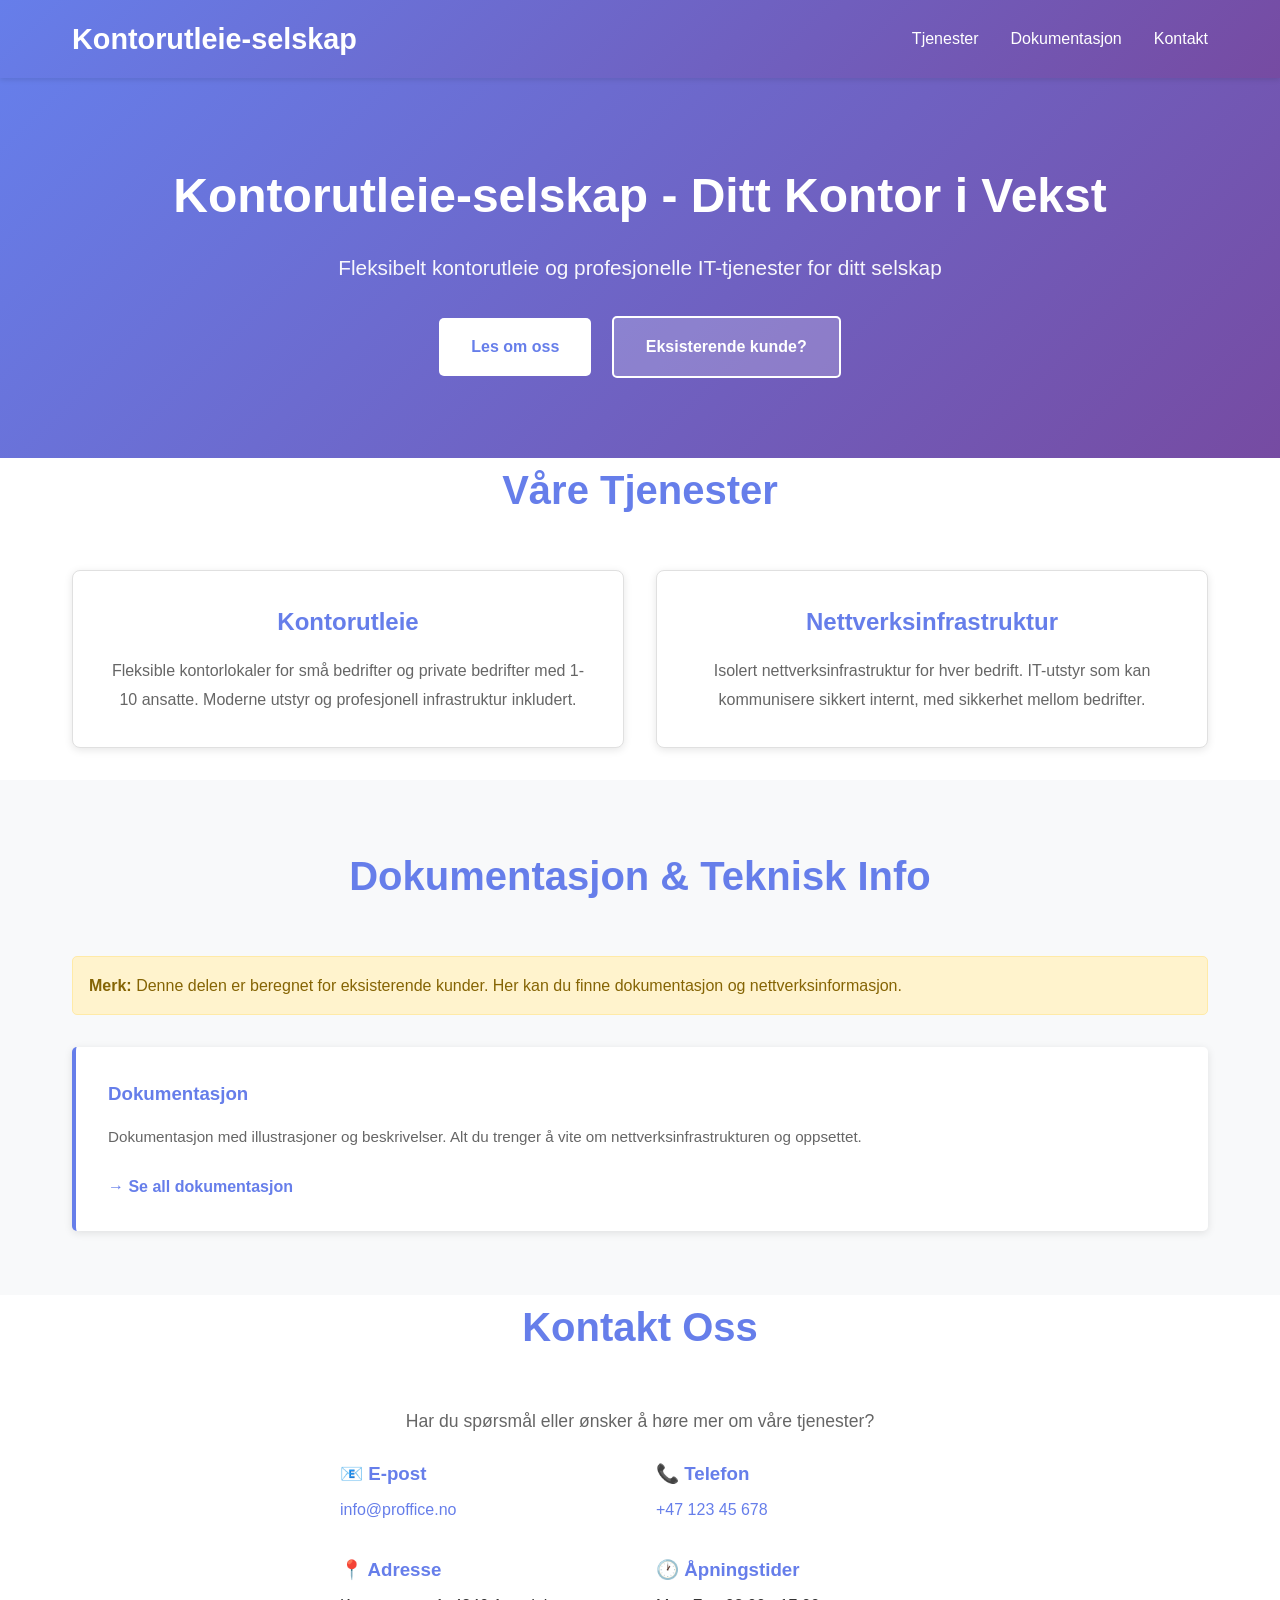
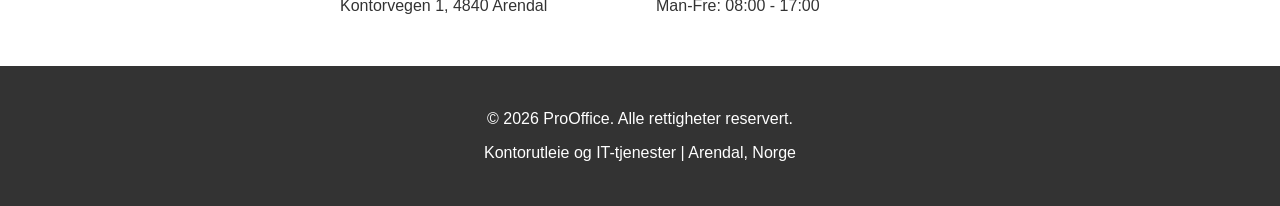
==== index.html @ 88e53a1a "ferdig oppgave" ====
<!DOCTYPE html>
<html lang="no">
<head>
    <meta charset="UTF-8">
    <meta name="viewport" content="width=device-width, initial-scale=1.0">
    <title>Kontorutleie-selskap - Kontorutleie & IT-tjenester</title>
    <link rel="stylesheet" href="stil.css">
</head>
<body>
    <!-- Header -->
    <header>
        <nav>
            <div class="logo">Kontorutleie-selskap</div>
            <ul>
                <li><a href="#services">Tjenester</a></li>
                <li><a href="#documentation">Dokumentasjon</a></li>
                <li><a href="#contact">Kontakt</a></li>
            </ul>
        </nav>
    </header>

    <!-- Hero Section -->
    <section class="hero">
        <h1>Kontorutleie-selskap - Ditt Kontor i Vekst</h1>
        <p>Fleksibelt kontorutleie og profesjonelle IT-tjenester for ditt selskap</p>
        <a href="#services" class="cta-button">Les om oss</a>
        <a href="dokumentasjon.html" class="cta-button" style="background: rgba(255,255,255,0.2); color: white; border: 2px solid white;">Eksisterende kunde?</a>
    </section>

    <!-- Services Section -->
    <section id="services" class="container">
        <h2>Våre Tjenester</h2>
        <div class="services-grid">
            <div class="service-card">
                <h3>Kontorutleie</h3>
                <p>Fleksible kontorlokaler for små bedrifter og private bedrifter med 1-10 ansatte. Moderne utstyr og profesjonell infrastruktur inkludert.</p>
            </div>

            <div class="service-card">
                <h3>Nettverksinfrastruktur</h3>
                <p>Isolert nettverksinfrastruktur for hver bedrift. IT-utstyr som kan kommunisere sikkert internt, med sikkerhet mellom bedrifter.</p>
            </div>
        </div>
    </section>

    <!-- Documentation Section -->
    <section id="documentation" class="documentation-section">
        <div class="container">
            <h2>Dokumentasjon & Teknisk Info</h2>
            
            <div class="access-warning">
                <strong>Merk:</strong> Denne delen er beregnet for eksisterende kunder. Her kan du finne dokumentasjon og nettverksinformasjon.
            </div>

            <div class="doc-grid">
                <div class="doc-card">
                    <h3>Dokumentasjon</h3>
                    <p>Dokumentasjon med illustrasjoner og beskrivelser. Alt du trenger å vite om nettverksinfrastrukturen og oppsettet.</p>
                    <a href="dokumentasjon.html" class="doc-link">→ Se all dokumentasjon</a>
                </div>
            </div>
        </div>
    </section>

    <!-- Contact Section -->
    <section id="contact" class="container">
        <h2>Kontakt Oss</h2>
        <div style="text-align: center; max-width: 600px; margin: 0 auto;">
            <p style="font-size: 1.1rem; margin-bottom: 1.5rem; color: #666;">
                Har du spørsmål eller ønsker å høre mer om våre tjenester?
            </p>
            <div style="display: grid; grid-template-columns: 1fr 1fr; gap: 2rem; text-align: left;">
                <div>
                    <h3 style="color: #667eea; margin-bottom: 0.5rem;">📧 E-post</h3>
                    <p><a href="mailto:info@proffice.no" style="color: #667eea; text-decoration: none;">info@proffice.no</a></p>
                </div>
                <div>
                    <h3 style="color: #667eea; margin-bottom: 0.5rem;">📞 Telefon</h3>
                    <p><a href="tel:+4712345678" style="color: #667eea; text-decoration: none;">+47 123 45 678</a></p>
                </div>
                <div>
                    <h3 style="color: #667eea; margin-bottom: 0.5rem;">📍 Adresse</h3>
                    <p>Kontorvegen 1, 4840 Arendal</p>
                </div>
                <div>
                    <h3 style="color: #667eea; margin-bottom: 0.5rem;">🕐 Åpningstider</h3>
                    <p>Man-Fre: 08:00 - 17:00</p>
                </div>
            </div>
        </div>
    </section>

    <!-- Footer -->
    <footer>
        <p>&copy; 2026 ProOffice. Alle rettigheter reservert.</p>
        <p>Kontorutleie og IT-tjenester | Arendal, Norge</p>
    </footer>
</body>
</html>
---- stil.css ----
* {
    margin: 0;
    padding: 0;
    box-sizing: border-box;
}

body {
    font-family: 'Segoe UI', Tahoma, Geneva, Verdana, sans-serif;
    line-height: 1.6;
    color: #333;
}

header {
    background: linear-gradient(135deg, #667eea 0%, #764ba2 100%);
    color: white;
    padding: 1rem 0;
    position: sticky;
    top: 0;
    box-shadow: 0 2px 5px rgba(0,0,0,0.1);
    z-index: 100;
}

nav {
    max-width: 1200px;
    margin: 0 auto;
    padding: 0 2rem;
    display: flex;
    justify-content: space-between;
    align-items: center;
}

.logo {
    font-size: 1.8rem;
    font-weight: bold;
}

nav ul {
    list-style: none;
    display: flex;
    gap: 2rem;
}

nav a {
    color: white;
    text-decoration: none;
    transition: opacity 0.3s;
}

nav a:hover {
    opacity: 0.8;
}

.hero {
    background: linear-gradient(135deg, #667eea 0%, #764ba2 100%);
    color: white;
    text-align: center;
    padding: 5rem 2rem;
}

.hero h1 {
    font-size: 3rem;
    margin-bottom: 1rem;
}

.hero p {
    font-size: 1.3rem;
    margin-bottom: 2rem;
    opacity: 0.95;
}

.cta-button {
    display: inline-block;
    background: white;
    color: #667eea;
    padding: 1rem 2rem;
    border-radius: 5px;
    text-decoration: none;
    font-weight: bold;
    transition: transform 0.3s, box-shadow 0.3s;
    margin: 0 0.5rem;
}

.cta-button:hover {
    transform: translateY(-2px);
    box-shadow: 0 5px 15px rgba(0,0,0,0.2);
}

.container {
    max-width: 1200px;
    margin: 0 auto;
    padding: 0 2rem;
}

section {
    padding: 4rem 0;
}

section h2 {
    font-size: 2.5rem;
    margin-bottom: 3rem;
    text-align: center;
    color: #667eea;
}

.services-grid {
    display: grid;
    grid-template-columns: repeat(auto-fit, minmax(280px, 1fr));
    gap: 2rem;
    margin-bottom: 2rem;
}

.service-card {
    background: white;
    border: 1px solid #e0e0e0;
    border-radius: 8px;
    padding: 2rem;
    text-align: center;
    transition: transform 0.3s, box-shadow 0.3s;
    box-shadow: 0 2px 8px rgba(0,0,0,0.1);
}

.service-card:hover {
    transform: translateY(-5px);
    box-shadow: 0 8px 20px rgba(0,0,0,0.15);
}

.service-card h3 {
    color: #667eea;
    margin-bottom: 1rem;
    font-size: 1.5rem;
}

.service-card p {
    color: #666;
    line-height: 1.8;
}

.documentation-section {
    background: #f8f9fa;
}

.doc-grid {
    display: grid;
    grid-template-columns: repeat(auto-fit, minmax(250px, 1fr));
    gap: 2rem;
}

.doc-card {
    background: white;
    border-left: 4px solid #667eea;
    border-radius: 5px;
    padding: 2rem;
    box-shadow: 0 2px 8px rgba(0,0,0,0.1);
    transition: transform 0.3s;
}

.doc-card:hover {
    transform: translateX(5px);
}

.doc-card h3 {
    color: #667eea;
    margin-bottom: 1rem;
}

.doc-card p {
    color: #666;
    margin-bottom: 1.5rem;
    font-size: 0.95rem;
}

.doc-link {
    display: inline-block;
    color: #667eea;
    text-decoration: none;
    font-weight: bold;
    transition: color 0.3s;
}

.doc-link:hover {
    color: #764ba2;
    text-decoration: underline;
}

.access-warning {
    background: #fff3cd;
    border: 1px solid #ffeaa7;
    border-radius: 5px;
    padding: 1rem;
    margin-bottom: 2rem;
    color: #856404;
}

footer {
    background: #333;
    color: white;
    text-align: center;
    padding: 2rem;
    margin-top: 3rem;
}

footer p {
    margin: 0.5rem 0;
}

/* Dokumentasjonssider */
.doc-item {
    margin-bottom: 4rem;
    padding: 2rem;
    background: #f8f9fa;
    border-radius: 8px;
    border-left: 4px solid #667eea;
}

.doc-item-content {
    display: grid;
    grid-template-columns: 1fr 1fr;
    gap: 2rem;
    align-items: center;
}

.doc-item-image {
    text-align: center;
}

.doc-item-image img {
    max-width: 100%;
    height: auto;
    border-radius: 8px;
    box-shadow: 0 4px 12px rgba(0,0,0,0.1);
}

.doc-item-description h3 {
    color: #667eea;
    margin-bottom: 1rem;
    font-size: 1.5rem;
}

.doc-item-description p {
    color: #666;
    line-height: 1.8;
    margin-bottom: 1rem;
}

.doc-meta {
    font-size: 0.9rem;
    color: #999;
    margin-top: 1rem;
}

.tech-table {
    width: 100%;
    border-collapse: collapse;
    margin-top: 1rem;
    font-size: 0.9rem;
}

.tech-table th, .tech-table td {
    border: 1px solid #ddd;
    padding: 8px;
    text-align: left;
}

.tech-table th {
    background-color: #667eea;
    color: white;
}

/* Alternating layout */
.doc-item:nth-child(even) .doc-item-content {
    direction: rtl;
}

.doc-item:nth-child(even) .doc-item-content > * {
    direction: ltr;
}

@media (max-width: 768px) {
    .doc-item-content {
        grid-template-columns: 1fr;
    }

    .doc-item:nth-child(even) .doc-item-content {
        direction: ltr;
    }
}

.breadcrumb {
    margin-bottom: 2rem;
    padding: 1rem 0;
}

.breadcrumb a {
    color: #667eea;
    text-decoration: none;
}

.breadcrumb a:hover {
    text-decoration: underline;
}

@media (max-width: 768px) {
    nav ul {
        flex-direction: column;
        gap: 1rem;
    }

    .hero h1 {
        font-size: 2rem;
    }

    .hero p {
        font-size: 1rem;
    }

    section h2 {
        font-size: 2rem;
    }
}
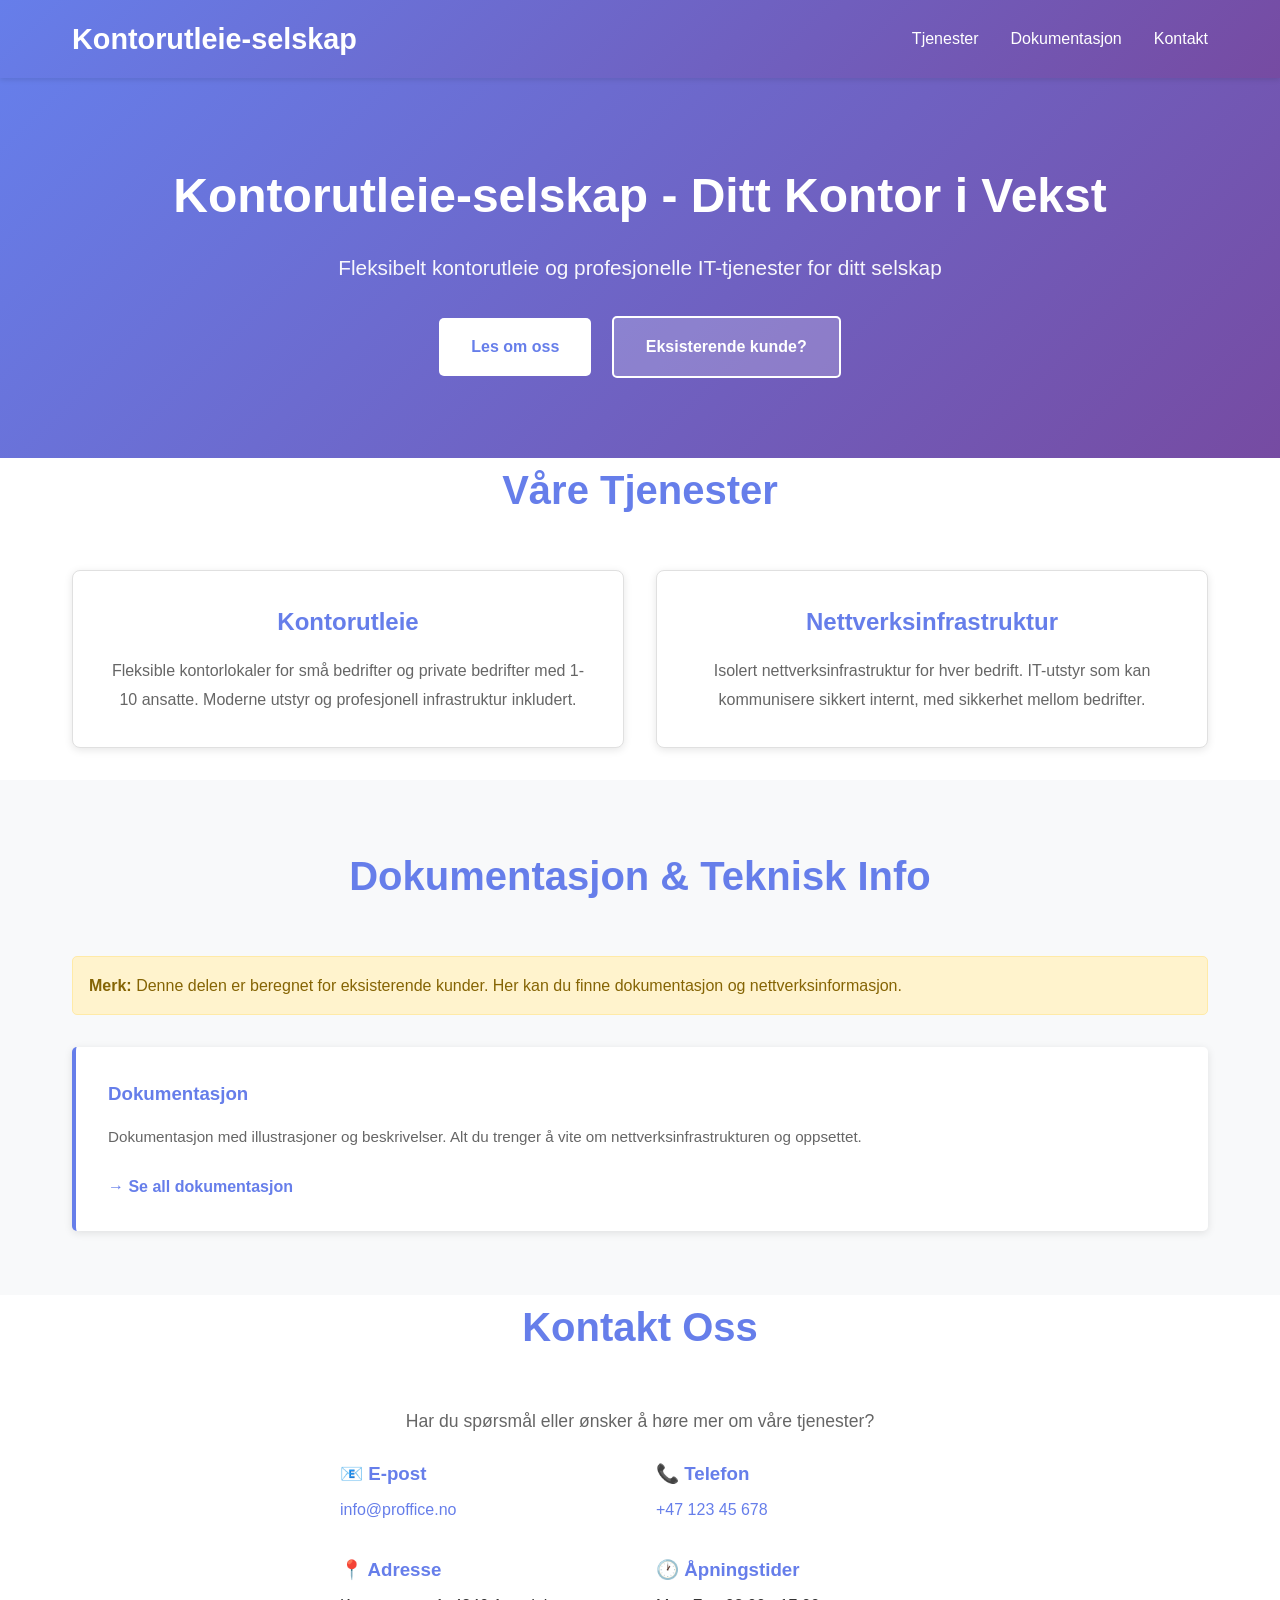
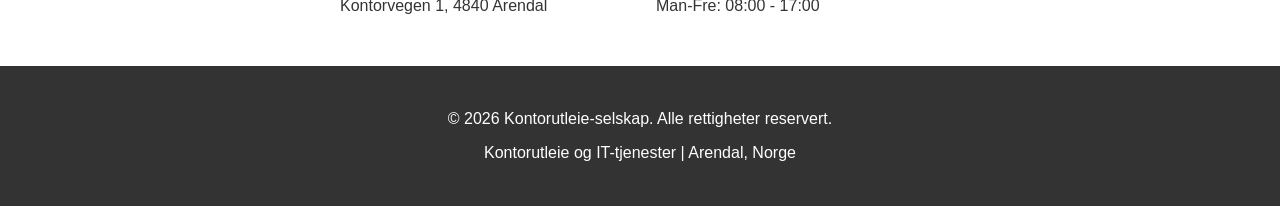
==== commit 4c4d91f1: "dokumentasjonsgreier" ====
--- a/index.html
+++ b/index.html
@@ -92,7 +92,7 @@
 
     <!-- Footer -->
     <footer>
-        <p>&copy; 2026 ProOffice. Alle rettigheter reservert.</p>
+        <p>&copy; 2026 Kontorutleie-selskap. Alle rettigheter reservert.</p>
         <p>Kontorutleie og IT-tjenester | Arendal, Norge</p>
     </footer>
 </body>
